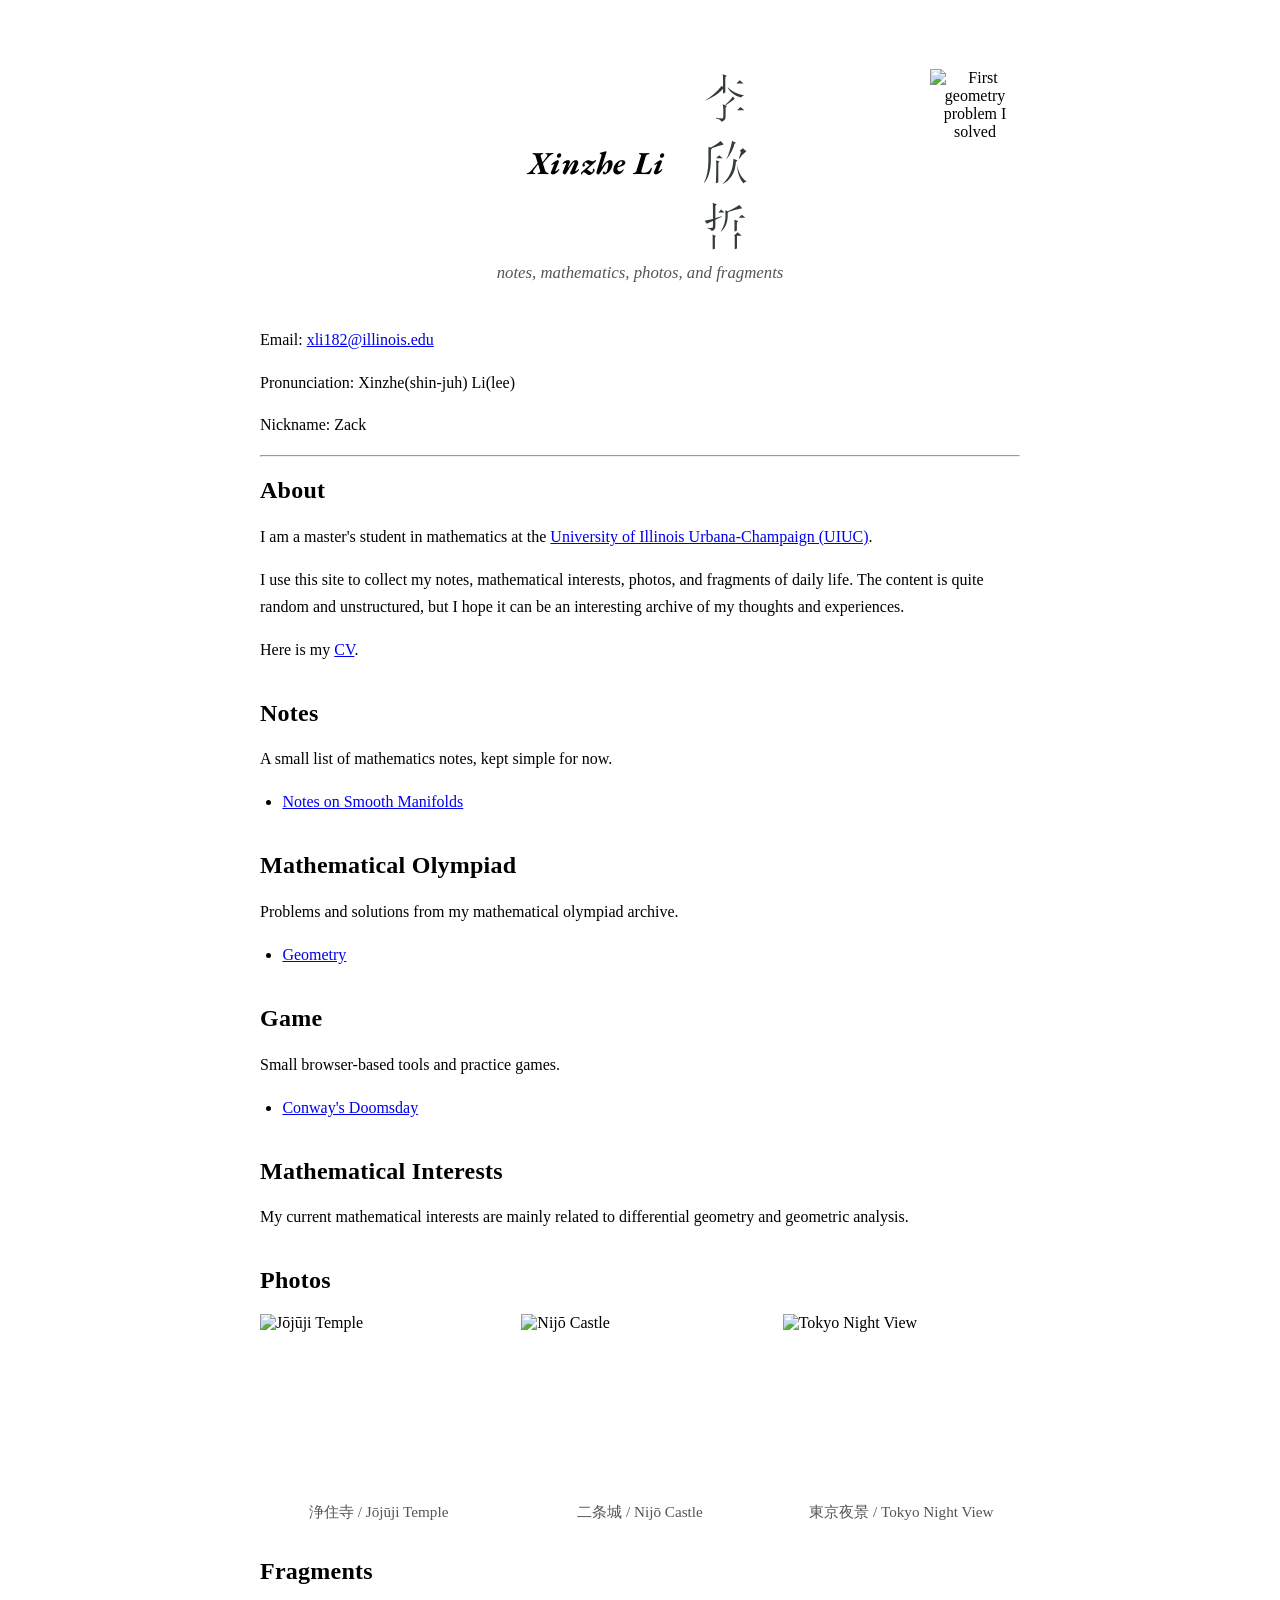
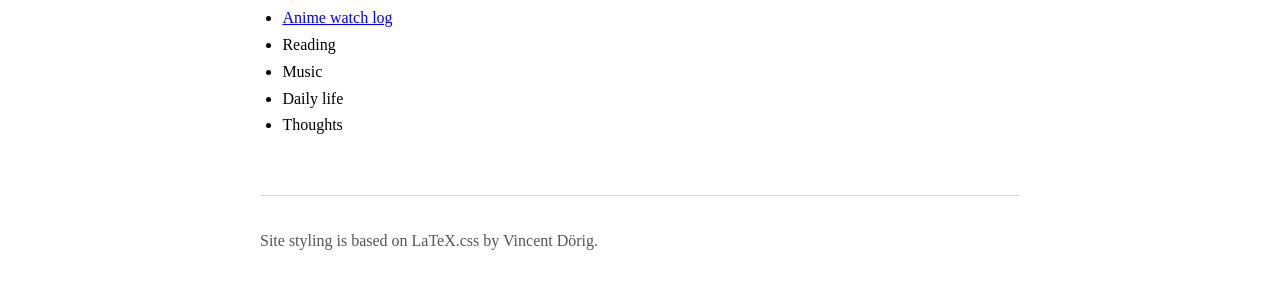
==== index.html @ 4869bb17 "Add custom vector Chinese wordmark" ====
<!doctype html>
<html lang="en">
  <head>
    <meta charset="utf-8" />
    <meta name="viewport" content="width=device-width, initial-scale=1" />
    <title>Xinzhe Li (李欣哲) | Mathematics at UIUC</title>
    <link rel="icon" type="image/png" href="assets/favicon.png">
    <meta
      name="description"
      content="Xinzhe Li (李欣哲), a master's student in mathematics at the University of Illinois Urbana-Champaign (UIUC). CV, notes, and interests in differential geometry and geometric analysis."
    />
    <meta name="google-site-verification" content="nNa8Iwke6_IzjSjl1TNTSheEnxXqJ3h0Bnw3fSWjDIg" />
    <link rel="canonical" href="https://xinzhezackli.github.io/" />
    <link rel="stylesheet" href="https://latex.vercel.app/style.min.css" />
    <link rel="preconnect" href="https://fonts.googleapis.com" />
    <link rel="preconnect" href="https://fonts.gstatic.com" crossorigin />
    <link rel="stylesheet" href="https://fonts.googleapis.com/css2?family=EB+Garamond:ital,wght@1,700&amp;display=swap" />
    <link rel="stylesheet" href="style.css?v=110" />
  </head>
  <body>
    <header class="site-header">
      <img class="geometry-icon geometry-desktop" src="assets/geometry-icon.png" alt="First geometry problem I solved" />
      <h1 class="site-title">
        <span class="title-en">Xinzhe Li</span>
        <span class="title-cn"><img class="name-mark" src="assets/li-xinzhe-wordmark.svg" alt="李欣哲" width="120" height="402" /></span>
      </h1>
      <p class="subtitle">notes, mathematics, photos, and fragments</p>
    </header>

<section id="contact" class="contact-block">
  <p>Email: <a href="mailto:xli182@illinois.edu">xli182@illinois.edu</a></p>
  <p>Pronunciation: Xinzhe(shin-juh) Li(lee)</p>
  <p>Nickname: Zack</p>
</section>

<hr>

    <main>
      <section aria-labelledby="about">
        <h2 id="about">About</h2>
        <p>
          I am a master's student in mathematics at the
          <a href="https://math.illinois.edu/">University of Illinois Urbana-Champaign (UIUC)</a>.
        </p>
        <p>
          I use this site to collect my notes, mathematical interests, photos,
          and fragments of daily life. The content is quite random and unstructured, but I hope it can be an interesting archive of my thoughts and experiences.
        </p>
        <p>Here is my <a href="cv.pdf?v=13fa3da2">CV</a>.</p>
      </section>

      <section aria-labelledby="notes">
        <h2 id="notes">Notes</h2>
        <p>
          A small list of mathematics notes, kept simple for now.
        </p>
        <ul class="notes-list">
          <li><a href="notes/smooth-manifolds.pdf">Notes on Smooth Manifolds</a></li>
        </ul>
      </section>

      <section aria-labelledby="olympiad">
        <h2 id="olympiad">Mathematical Olympiad</h2>
        <p>
          Problems and solutions from my mathematical olympiad archive.
        </p>
        <ul class="notes-list">
          <li><a href="olympiad/index.html#geometry">Geometry</a></li>
        </ul>
      </section>

      <section aria-labelledby="game">
        <h2 id="game">Game</h2>
        <p>
          Small browser-based tools and practice games.
        </p>
        <ul class="notes-list">
          <li><a href="Game/doomsday-trainer/?v=conway">Conway's Doomsday</a></li>
        </ul>
      </section>

      <section aria-labelledby="mathematical-interests">
        <h2 id="mathematical-interests">Mathematical Interests</h2>
        <p>
          My current mathematical interests are mainly related to differential geometry and geometric analysis.
        </p>
      </section>

      <section aria-labelledby="photos">
        <h2 id="photos">Photos</h2>
        <div class="photo-grid" aria-label="Photo placeholders">
          <article class="photo-card">
            <img src="photos/Jōjūji.jpeg" alt="Jōjūji Temple">
            <figcaption><span lang="ja">浄住寺</span> / Jōjūji Temple</figcaption>
          </article>
          <article class="photo-card">
            <img src="photos/Nijō-jō.jpeg" alt="Nijō Castle">
            <figcaption><span lang="ja">二条城</span> / Nijō Castle</figcaption>
          </article>
          <article class="photo-card">
            <img src="photos/Tokyo.jpeg" alt="Tokyo Night View">
            <figcaption><span lang="ja">東京夜景</span> / Tokyo Night View</figcaption>
          </article>
        </div>
      </section>

      <section aria-labelledby="fragments">
        <h2 id="fragments">Fragments</h2>
        <ul class="fragment-list">
          <li><a href="fragments/watched-anime.pdf">Anime watch log</a></li>
          <li>Reading</li>
          <li>Music</li>
          <li>Daily life</li>
          <li>Thoughts</li>
        </ul>
      </section>
    </main>

    <footer class="site-footer">
      <p>Site styling is based on LaTeX.css by Vincent Dörig.</p>
      <img class="geometry-icon geometry-mobile" src="assets/geometry-icon.png" alt="First geometry problem I solved" />
    </footer>
  </body>
</html>
---- style.css ----
:root {
  --content-width: 760px;
  --muted-text: #555;
  --soft-border: #d8d8d8;
}

body {
  max-width: var(--content-width);
  margin: 0 auto;
  padding: 3rem 1.25rem 2rem;
}

.site-header {
  position: relative;
  text-align: center;
  margin-bottom: 2.75rem;
}

.geometry-icon {
  width: 90px;
  height: 90px;
  object-fit: contain;
  box-shadow: none;
  border: none;
}

.geometry-desktop {
  display: block;
  position: absolute;
  top: 0;
  right: 0;
}

.geometry-mobile {
  display: none;
}

.site-header h1.site-title {
  display: flex;
  align-items: center;
  justify-content: center;
  gap: clamp(1.25rem, 4vw, 2rem);
  text-align: center;
  margin-bottom: 0.35rem;
  font-weight: normal;
  letter-spacing: 0;
}

.title-en {
  font-family: "EB Garamond", Georgia, serif;
  font-weight: 700;
  font-style: italic;
  letter-spacing: 0.01em;
  white-space: nowrap;
}

.title-cn {
  display: block;
  flex: 0 0 auto;
  width: clamp(2.75rem, 7vw, 3.5rem);
  line-height: 0;
}

.title-cn .name-mark {
  display: block;
  width: 100%;
  height: auto;
  margin: 0;
  border: 0;
  border-radius: 0;
  box-shadow: none;
}

.subtitle {
  text-align: center;
  margin-top: 0;
  color: var(--muted-text);
  font-size: 1.05rem;
  font-family: Palatino, "Palatino Linotype", "Book Antiqua", Georgia, serif;
  font-style: italic;
}

h2,
h3 {
  font-family: Palatino, "Palatino Linotype", "Book Antiqua", Georgia, serif;
  font-weight: 600;
  letter-spacing: 0.01em;
}

main section {
  margin-bottom: 2.25rem;
}

main p,
main li,
.contact-block p,
.site-footer p {
  font-family: Palatino, "Palatino Linotype", "Book Antiqua", Georgia, serif;
  font-size: 1rem;
  line-height: 1.68;
}

.notes-list,
.fragment-list {
  padding-left: 1.4rem;
}

.plain-link {
  text-decoration: none !important;
}

.plain-link:hover,
.plain-link:focus {
  text-decoration: none !important;
}

.photo-grid {
  display: grid;
  grid-template-columns: repeat(3, minmax(0, 1fr));
  gap: 1.5rem;
  align-items: start;
  margin-top: 1rem;
}

.photo-card {
  display: flex;
  flex-direction: column;
  align-items: center;

  width: 100%;
  max-width: 100%;

  margin: 0;
  padding: 0;

  border: none;
  box-shadow: none;
  background: transparent;
}

.photo-card img {
  display: block;

  width: 100%;
  max-width: 100%;
  height: 180px;
  object-fit: cover;

  margin: 0;
  padding: 0;

  border: none;
  box-shadow: none;
}

.photo-card figcaption {
  display: block;

  margin-top: 0.5rem;
  padding: 0;

  font-family: "Hiragino Mincho ProN", "Yu Mincho", "YuMincho", "MS Mincho", "Songti SC", "Noto Serif CJK SC", serif;
  font-size: 0.95rem;
  font-weight: 400;
  font-style: normal;
  text-align: center;
  line-height: 1.3;
  color: var(--muted-text);

  position: static;
}

.photo-card figcaption::before {
  content: none !important;
}

.site-footer {
  margin-top: 3.5rem;
  padding-top: 1rem;
  border-top: 1px solid var(--soft-border);
  color: var(--muted-text);
  font-size: 0.9rem;
}

@media (max-width: 640px) {
  body {
    padding-top: 2rem;
  }

  .site-header h1.site-title {
    gap: 0.85rem;
  }

  .title-cn {
    width: 2.7rem;
  }

  .geometry-desktop {
    display: none;
  }

  .geometry-mobile {
    display: block;
    width: 86px;
    height: 86px;
    margin: 2rem auto 0;
  }

  .photo-grid {
    grid-template-columns: 1fr;
  }

  .photo-card {
    width: 100%;
    max-width: 100%;
  }

  .photo-card img {
    width: 100%;
    max-width: 100%;
    height: 180px;
    object-fit: cover;
  }
}
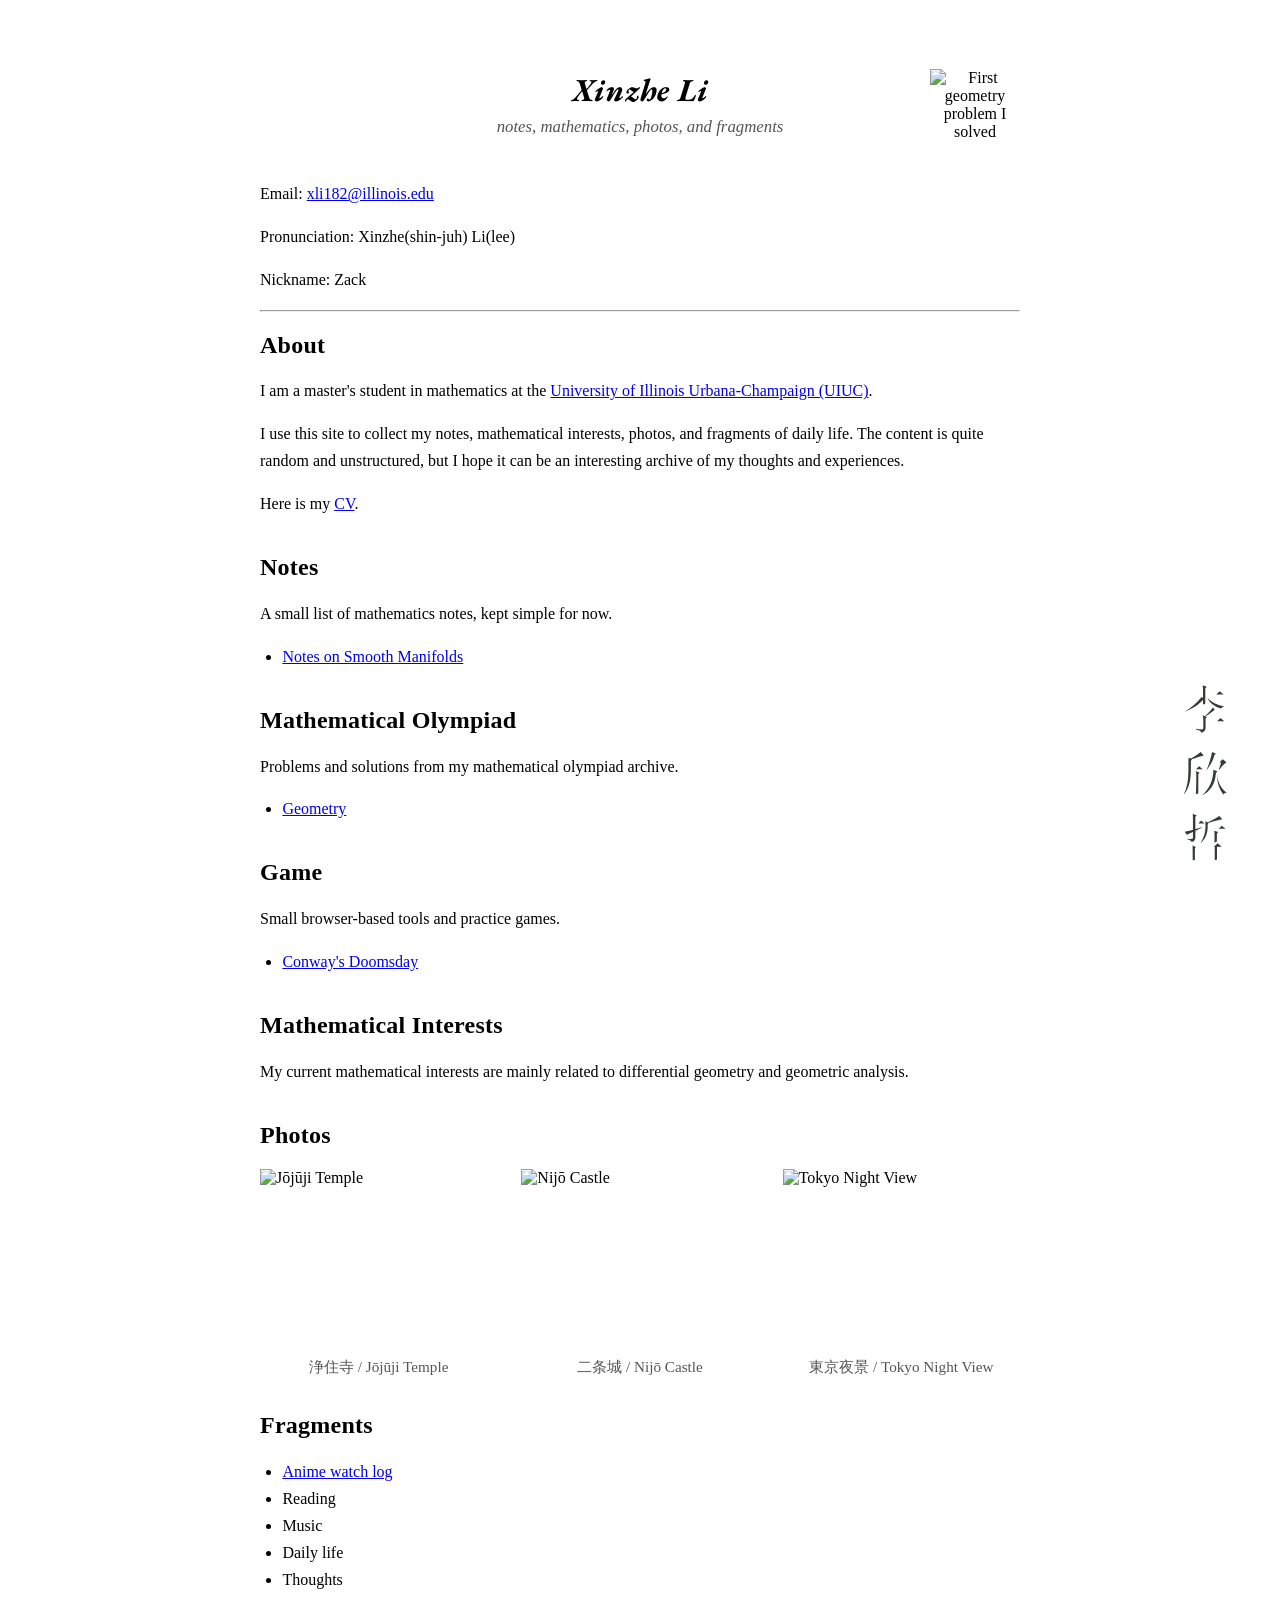
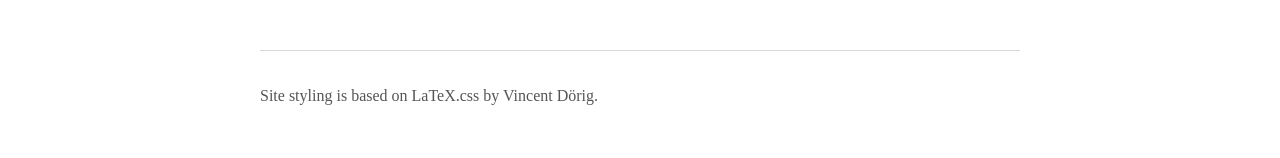
==== commit a4514343: "Move Chinese wordmark to page corner" ====
--- a/index.html
+++ b/index.html
@@ -15,14 +15,13 @@
     <link rel="preconnect" href="https://fonts.googleapis.com" />
     <link rel="preconnect" href="https://fonts.gstatic.com" crossorigin />
     <link rel="stylesheet" href="https://fonts.googleapis.com/css2?family=EB+Garamond:ital,wght@1,700&amp;display=swap" />
-    <link rel="stylesheet" href="style.css?v=110" />
+    <link rel="stylesheet" href="style.css?v=111" />
   </head>
   <body>
     <header class="site-header">
       <img class="geometry-icon geometry-desktop" src="assets/geometry-icon.png" alt="First geometry problem I solved" />
       <h1 class="site-title">
         <span class="title-en">Xinzhe Li</span>
-        <span class="title-cn"><img class="name-mark" src="assets/li-xinzhe-wordmark.svg" alt="李欣哲" width="120" height="402" /></span>
       </h1>
       <p class="subtitle">notes, mathematics, photos, and fragments</p>
     </header>
@@ -120,5 +119,7 @@
       <p>Site styling is based on LaTeX.css by Vincent Dörig.</p>
       <img class="geometry-icon geometry-mobile" src="assets/geometry-icon.png" alt="First geometry problem I solved" />
     </footer>
+
+    <img class="name-mark-corner" src="assets/li-xinzhe-wordmark.svg" alt="李欣哲" width="120" height="402" />
   </body>
 </html>
--- a/style.css
+++ b/style.css
@@ -36,10 +36,6 @@
 }
 
 .site-header h1.site-title {
-  display: flex;
-  align-items: center;
-  justify-content: center;
-  gap: clamp(1.25rem, 4vw, 2rem);
   text-align: center;
   margin-bottom: 0.35rem;
   font-weight: normal;
@@ -54,21 +50,19 @@
   white-space: nowrap;
 }
 
-.title-cn {
-  display: block;
-  flex: 0 0 auto;
+.name-mark-corner {
+  position: fixed;
+  right: clamp(1rem, 4vw, 3rem);
+  bottom: clamp(1rem, 4vw, 2rem);
+  z-index: 10;
+  display: block;
   width: clamp(2.75rem, 7vw, 3.5rem);
-  line-height: 0;
-}
-
-.title-cn .name-mark {
-  display: block;
-  width: 100%;
   height: auto;
   margin: 0;
   border: 0;
   border-radius: 0;
   box-shadow: none;
+  pointer-events: none;
 }
 
 .subtitle {
@@ -187,12 +181,10 @@
     padding-top: 2rem;
   }
 
-  .site-header h1.site-title {
-    gap: 0.85rem;
-  }
-
-  .title-cn {
+  .name-mark-corner {
     width: 2.7rem;
+    right: 1rem;
+    bottom: 1rem;
   }
 
   .geometry-desktop {
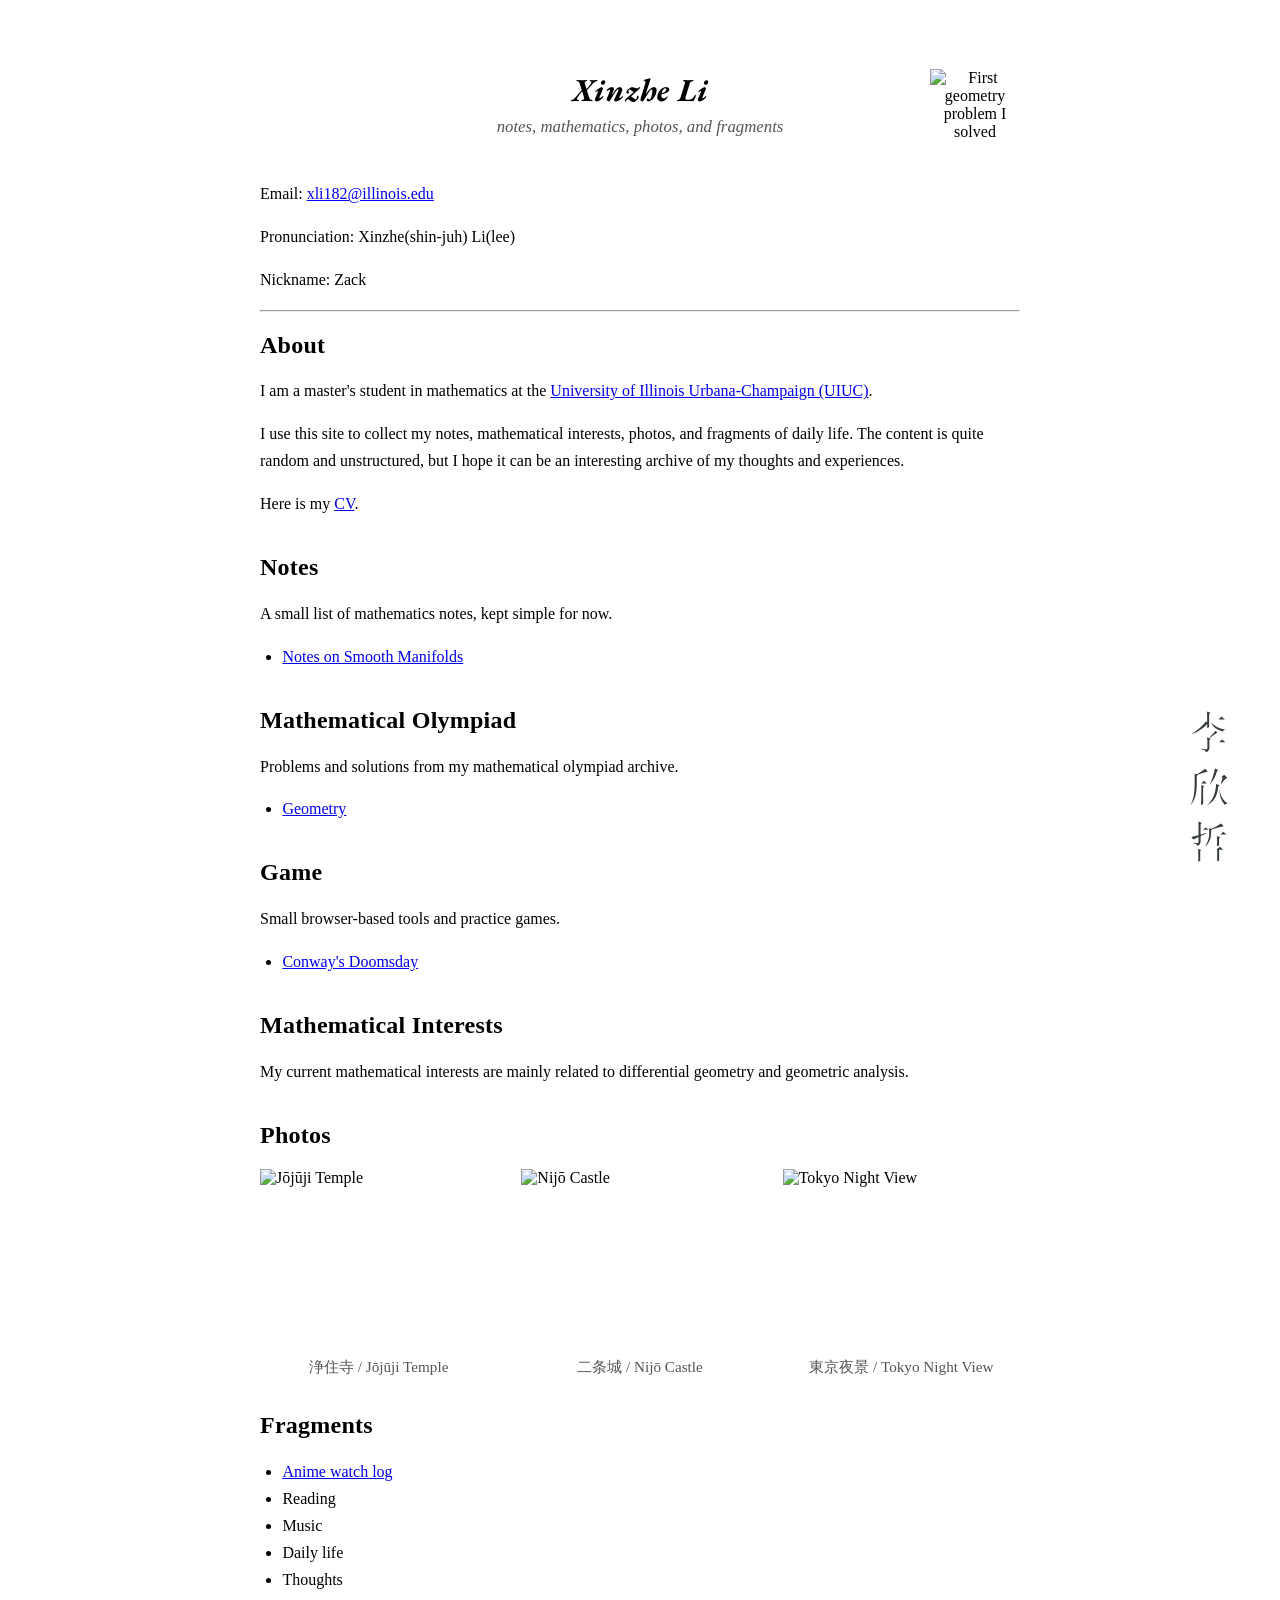
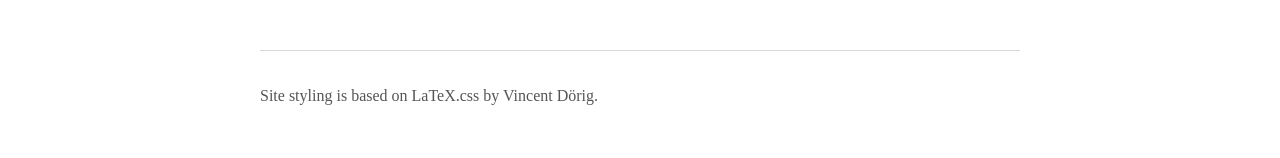
==== commit 5537db08: "Reduce corner wordmark size" ====
--- a/index.html
+++ b/index.html
@@ -15,7 +15,7 @@
     <link rel="preconnect" href="https://fonts.googleapis.com" />
     <link rel="preconnect" href="https://fonts.gstatic.com" crossorigin />
     <link rel="stylesheet" href="https://fonts.googleapis.com/css2?family=EB+Garamond:ital,wght@1,700&amp;display=swap" />
-    <link rel="stylesheet" href="style.css?v=111" />
+    <link rel="stylesheet" href="style.css?v=113" />
   </head>
   <body>
     <header class="site-header">
--- a/style.css
+++ b/style.css
@@ -56,7 +56,7 @@
   bottom: clamp(1rem, 4vw, 2rem);
   z-index: 10;
   display: block;
-  width: clamp(2.75rem, 7vw, 3.5rem);
+  width: clamp(2.25rem, 5.5vw, 3rem);
   height: auto;
   margin: 0;
   border: 0;
@@ -182,9 +182,9 @@
   }
 
   .name-mark-corner {
-    width: 2.7rem;
-    right: 1rem;
-    bottom: 1rem;
+    width: 2rem;
+    right: 0.75rem;
+    bottom: 0.75rem;
   }
 
   .geometry-desktop {
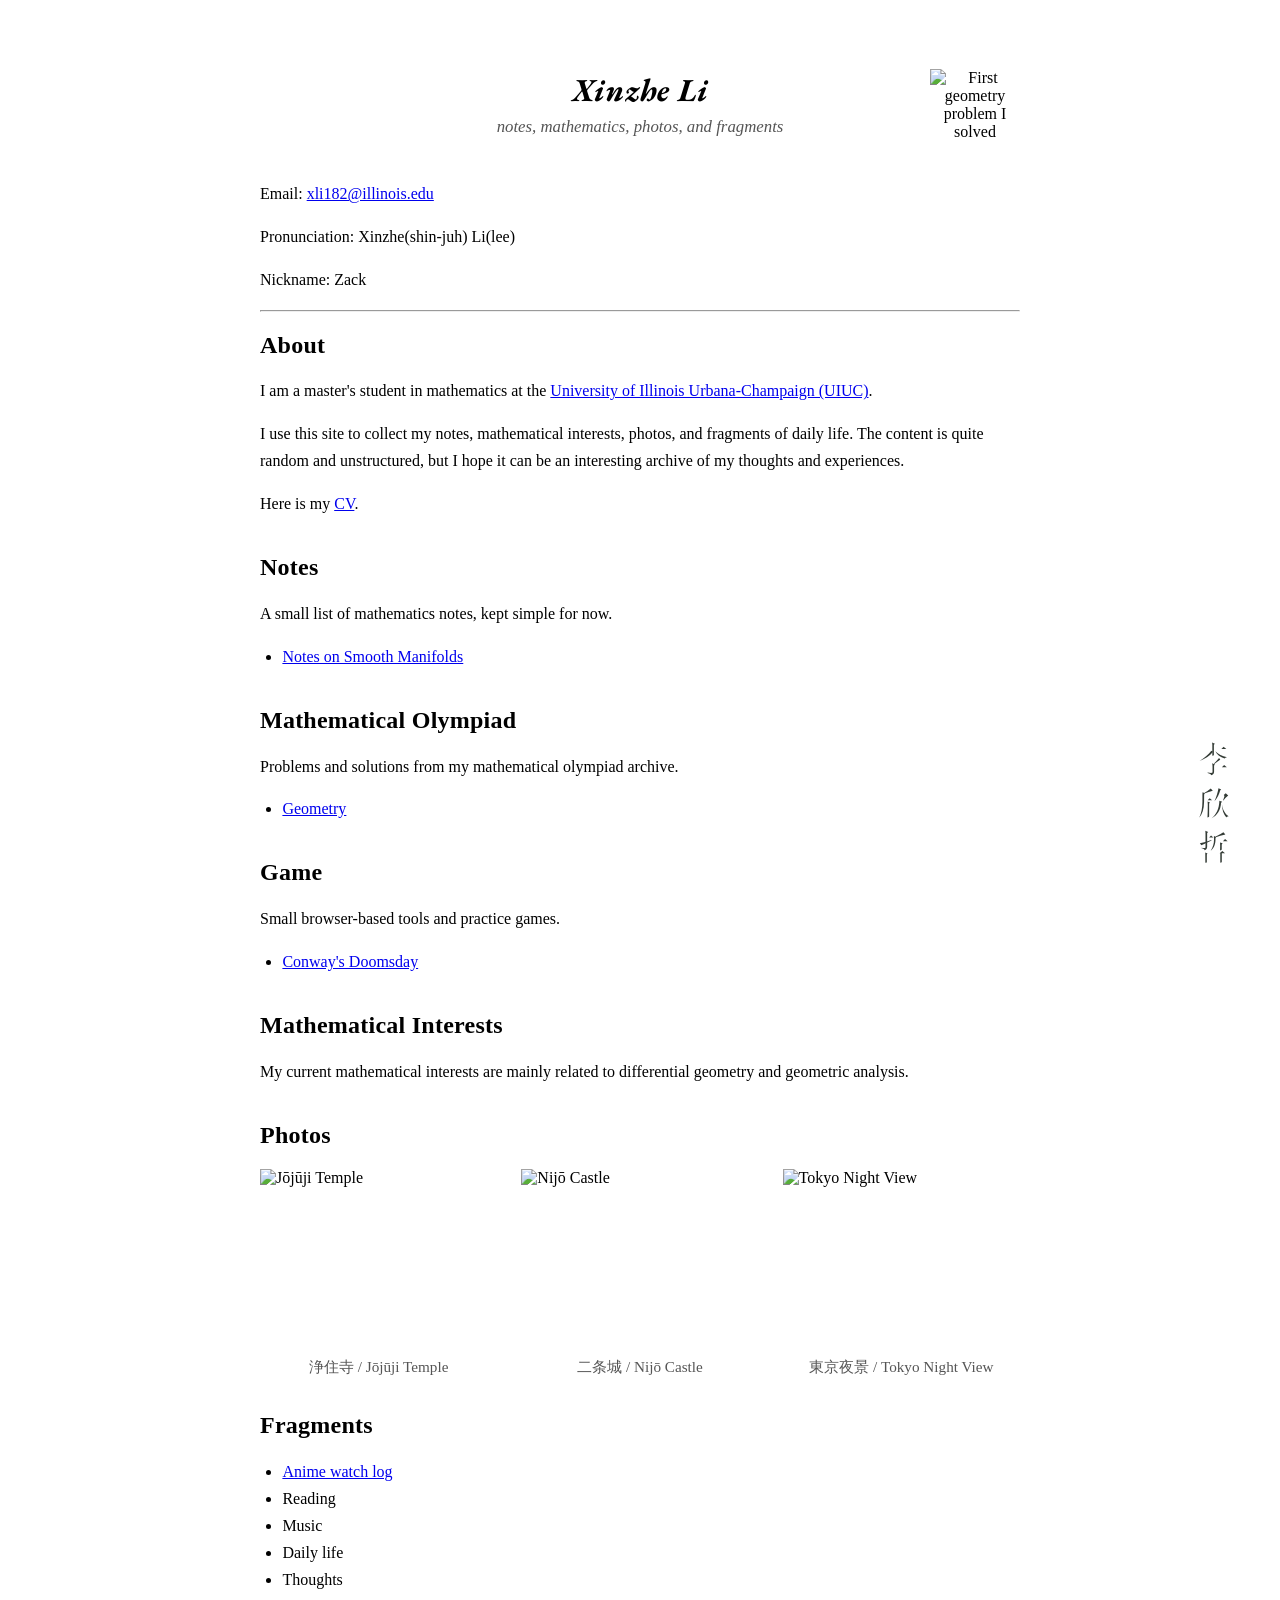
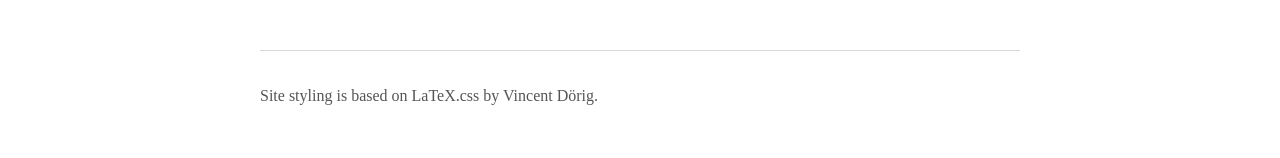
==== commit 15c6a3aa: "Reduce corner wordmark again" ====
--- a/index.html
+++ b/index.html
@@ -15,7 +15,7 @@
     <link rel="preconnect" href="https://fonts.googleapis.com" />
     <link rel="preconnect" href="https://fonts.gstatic.com" crossorigin />
     <link rel="stylesheet" href="https://fonts.googleapis.com/css2?family=EB+Garamond:ital,wght@1,700&amp;display=swap" />
-    <link rel="stylesheet" href="style.css?v=113" />
+    <link rel="stylesheet" href="style.css?v=114" />
   </head>
   <body>
     <header class="site-header">
--- a/style.css
+++ b/style.css
@@ -56,7 +56,7 @@
   bottom: clamp(1rem, 4vw, 2rem);
   z-index: 10;
   display: block;
-  width: clamp(2.25rem, 5.5vw, 3rem);
+  width: clamp(1.8rem, 4.5vw, 2.4rem);
   height: auto;
   margin: 0;
   border: 0;
@@ -182,7 +182,7 @@
   }
 
   .name-mark-corner {
-    width: 2rem;
+    width: 1.65rem;
     right: 0.75rem;
     bottom: 0.75rem;
   }
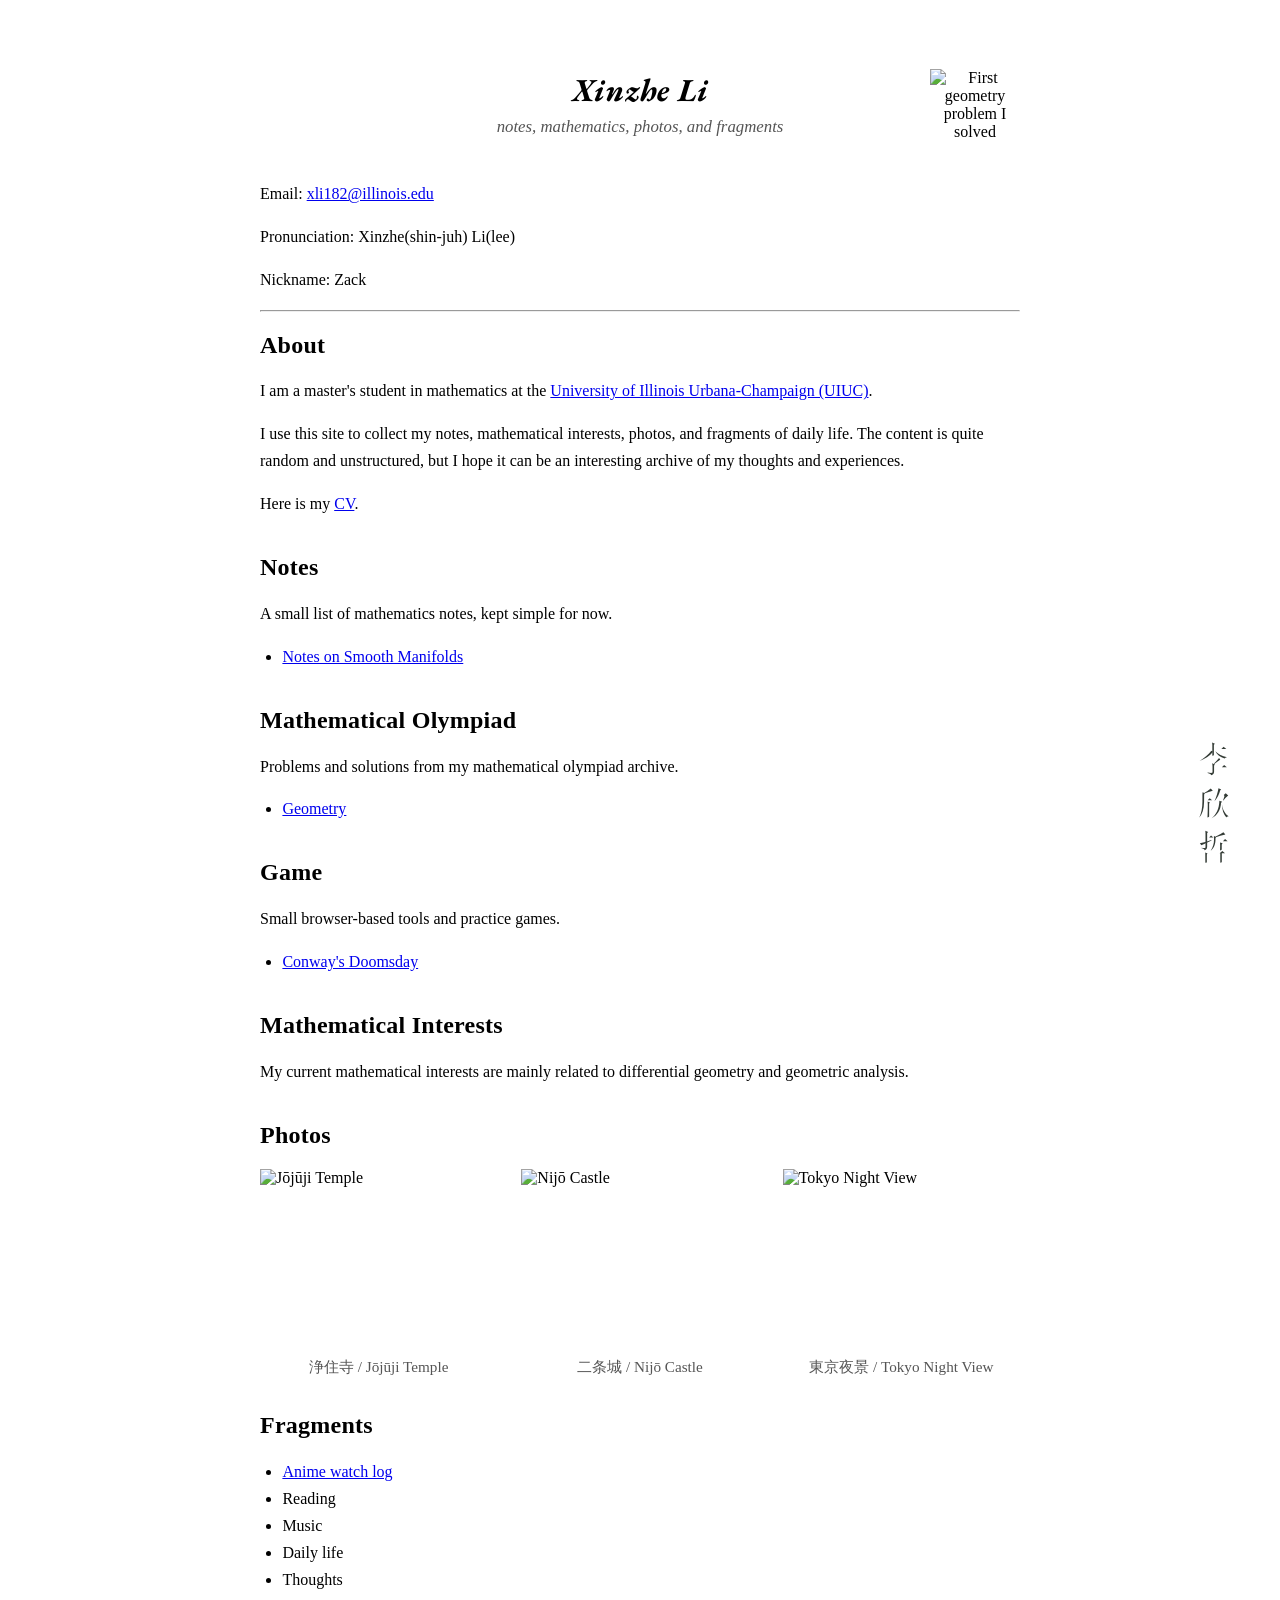
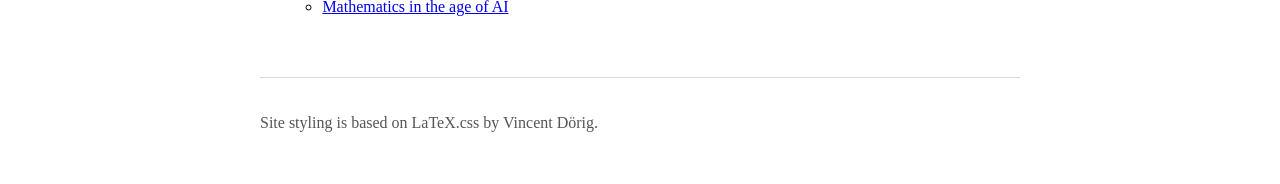
==== commit ee8b9557: "Publish essay on mathematics in the age of AI" ====
--- a/index.html
+++ b/index.html
@@ -3,7 +3,7 @@
   <head>
     <meta charset="utf-8" />
     <meta name="viewport" content="width=device-width, initial-scale=1" />
-    <title>Xinzhe Li (李欣哲) | Mathematics at UIUC</title>
+    <title>Xinzhe Li</title>
     <link rel="icon" type="image/png" href="assets/favicon.png">
     <meta
       name="description"
@@ -110,7 +110,12 @@
           <li>Reading</li>
           <li>Music</li>
           <li>Daily life</li>
-          <li>Thoughts</li>
+          <li id="thoughts">
+            Thoughts
+            <ul>
+              <li><a href="fragments/ai-and-mathematics.html">Mathematics in the age of AI</a></li>
+            </ul>
+          </li>
         </ul>
       </section>
     </main>
